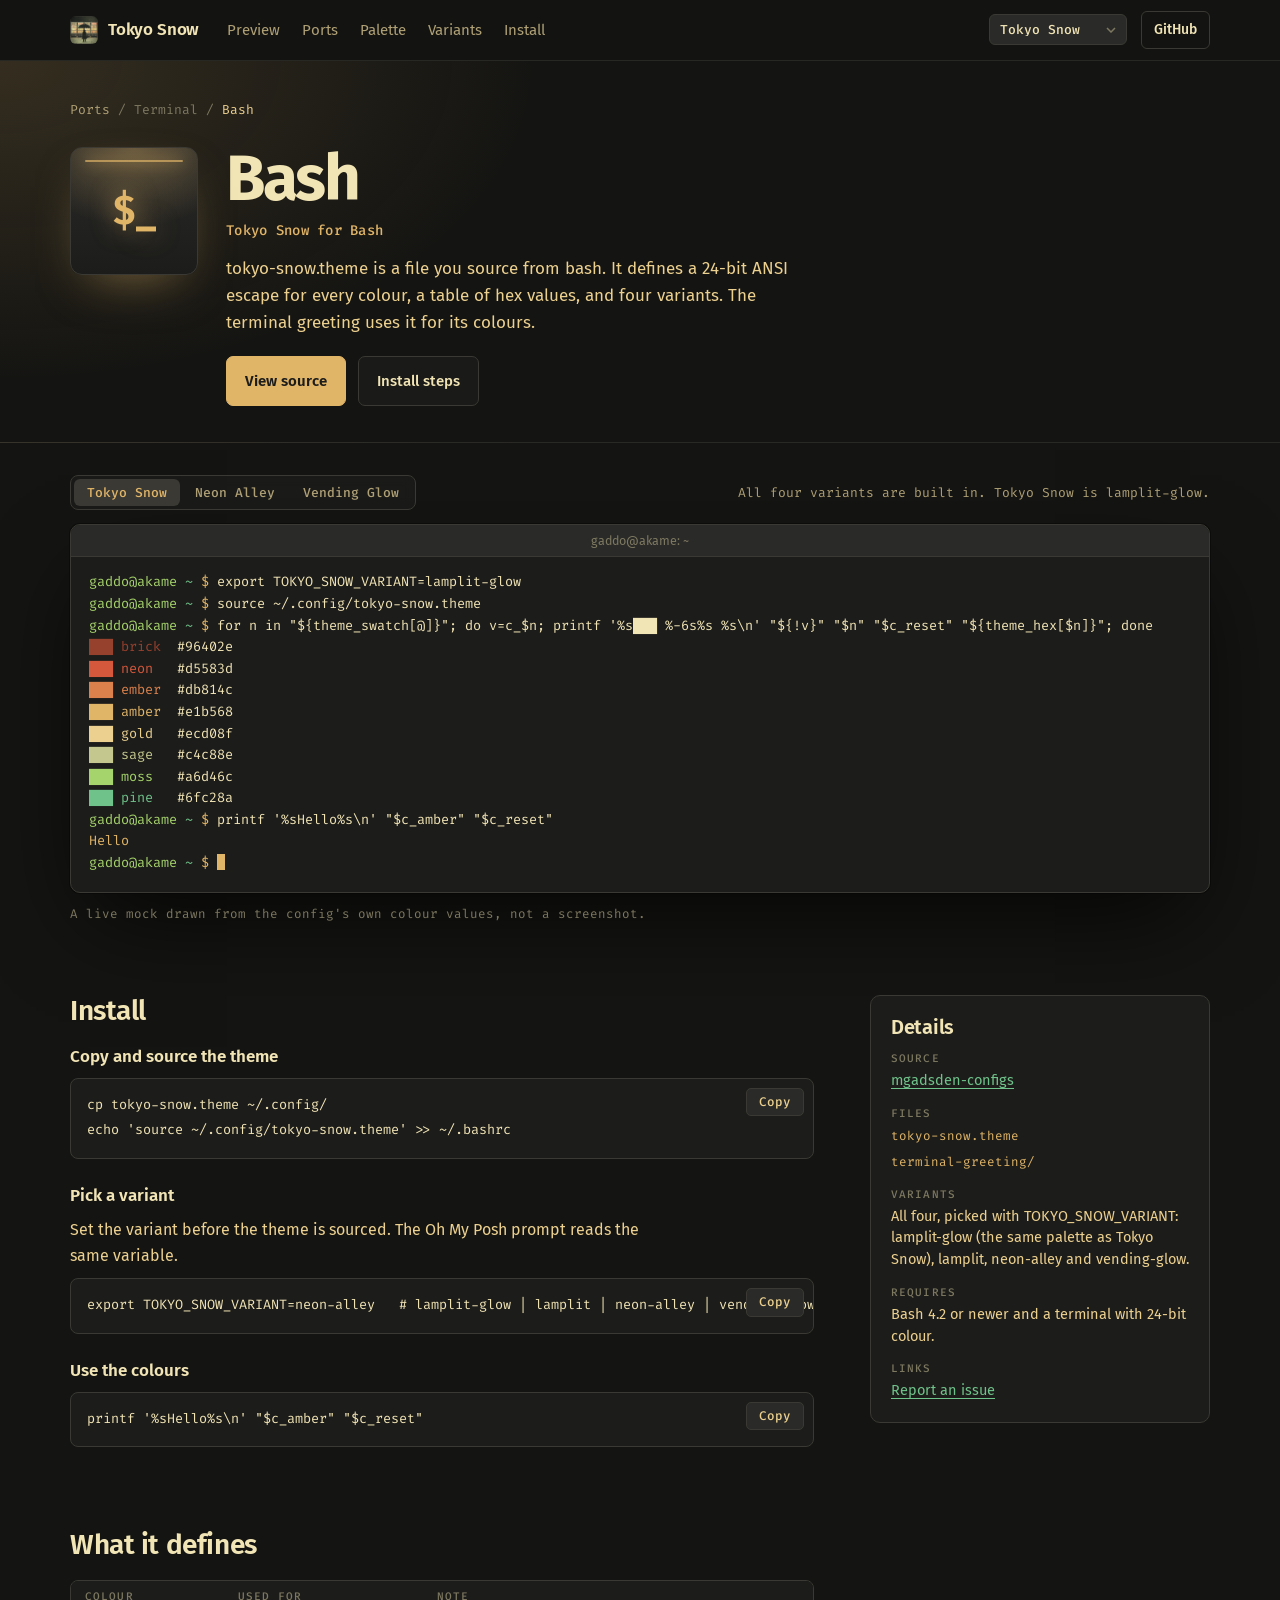
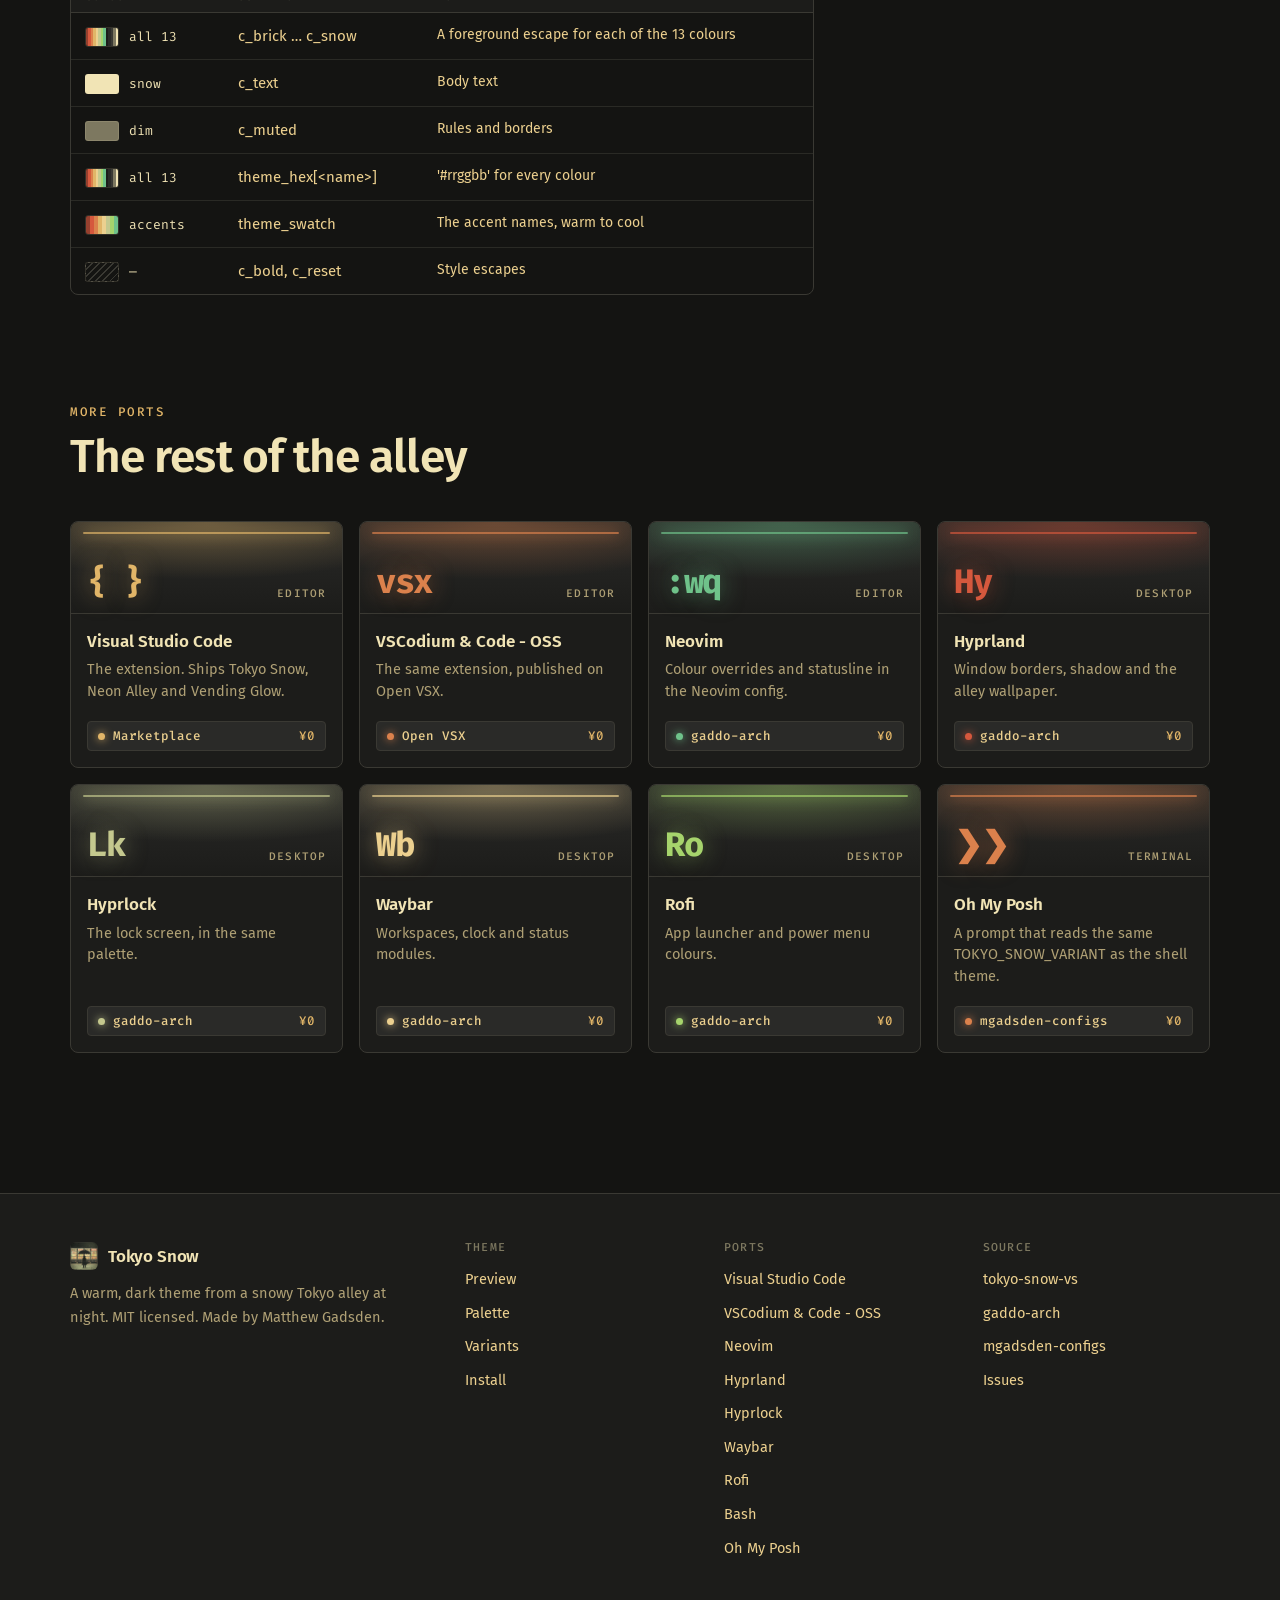
==== ports/bash.html @ 51c96ece "feat: init" ====
<!doctype html>
<html lang="en">
<head>
<meta charset="utf-8">
<meta name="viewport" content="width=device-width,initial-scale=1,viewport-fit=cover">
<title>Bash · Tokyo Snow</title>
<meta name="description" content="Tokyo Snow for Bash: tokyo-snow.theme is a file you source from bash. It defines a 24-bit ANSI escape for every colour, a table of hex values, and four variants. The terminal greeting uses it for its colours.">
<meta name="theme-color" content="#1c1c1a">
<link rel="icon" href="../assets/icon.png">
<link rel="preconnect" href="https://fonts.googleapis.com">
<link rel="preconnect" href="https://fonts.gstatic.com" crossorigin>
<link rel="stylesheet" href="https://fonts.googleapis.com/css2?family=Fira+Code:wght@400;500;700&family=Fira+Sans:ital,wght@0,400;0,500;0,600;0,700;1,400&display=swap">
<link rel="stylesheet" href="../style.css">
<link rel="stylesheet" href="../port.css">
</head>
<body data-root="../" data-port="bash">
<div data-site-nav></div>
<main data-port-page><noscript><div class="wrap" style="padding-block:80px"><h1>Bash</h1><p>This page needs JavaScript. The config lives at <a href="https://github.com/MatthewGadsden/mgadsden-configs">mgadsden-configs</a>.</p></div></noscript></main>
<div data-site-footer></div>
<script src="../data.js"></script>
<script src="../site.js"></script>
<script src="../editor.js"></script>
<script src="../port.js"></script>
</body>
</html>
---- style.css ----
/* Layout: the alley photo as a hero with falling snow, a VS Code window overlapping its lower edge,
   then ports, palette, variants and install as stacked sections. One dark look on purpose:
   the page previews a dark theme, and every colour on it is one of the theme's 13.
   main.js rewrites the palette tokens below when a different variant is picked. */
:root {
  color-scheme: dark;

  --brick: #96402e;
  --neon: #d5583d;
  --ember: #db814c;
  --amber: #e1b568;
  --gold: #ecd08f;
  --sage: #c4c88e;
  --moss: #a6d46c;
  --pine: #6fc28a;
  --night: #1c1c1a;
  --shadow: #2a2a28;
  --slate: #3a3933;
  --dim: #7d7860;
  --snow: #f1e4b5;

  --page: color-mix(in srgb, var(--night) 70%, #000);
  --muted: color-mix(in srgb, var(--dim) 55%, var(--gold));
  --line: color-mix(in srgb, var(--slate) 80%, var(--night));

  --sans: "Fira Sans", system-ui, -apple-system, "Segoe UI", sans-serif;
  --mono: "Fira Code", "JetBrains Mono", ui-monospace, Menlo, Consolas, monospace;
  --sign: "Zen Kaku Gothic New", "Hiragino Sans", "Noto Sans JP", "Yu Gothic", sans-serif;

  --wrap: 1180px;
  --gutter: 20px;
}

*, *::before, *::after { box-sizing: border-box; }
html { scroll-behavior: smooth; scroll-padding-top: 76px; }
body {
  margin: 0;
  overflow-x: clip;
  background: var(--page);
  color: var(--gold);
  font: 16px/1.6 var(--sans);
  -webkit-font-smoothing: antialiased;
}
img { max-width: 100%; }
a { color: var(--pine); text-underline-offset: 3px; }
a:hover { color: var(--sage); }
:focus-visible { outline: 2px solid var(--amber); outline-offset: 2px; border-radius: 3px; }
code, kbd { font-family: var(--mono); font-size: .88em; }
code { color: var(--amber); }
kbd {
  padding: 1px 6px; border-radius: 4px; border: 1px solid var(--slate);
  border-bottom-width: 2px; background: var(--shadow); color: var(--snow);
}
button { font: inherit; color: inherit; }
[hidden] { display: none !important; }
.sr-only {
  position: absolute; width: 1px; height: 1px; padding: 0; margin: -1px;
  overflow: hidden; clip: rect(0 0 0 0); white-space: nowrap; border: 0;
}

.wrap {
  max-width: var(--wrap);
  margin-inline: auto;
  padding-left: max(var(--gutter), env(safe-area-inset-left, 0px));
  padding-right: max(var(--gutter), env(safe-area-inset-right, 0px));
}

.eyebrow {
  margin: 0;
  font: 500 12.5px/1.2 var(--mono);
  letter-spacing: .12em;
  text-transform: uppercase;
  color: var(--amber);
}

/* ---------- nav ---------- */
.nav {
  position: sticky; top: 0; z-index: 30;
  padding-top: env(safe-area-inset-top, 0px);
  background: color-mix(in srgb, var(--page) 84%, transparent);
  backdrop-filter: blur(12px);
  -webkit-backdrop-filter: blur(12px);
  border-bottom: 1px solid color-mix(in srgb, var(--slate) 55%, transparent);
}
.nav-row { display: flex; align-items: center; gap: 28px; height: 60px; }
.brand {
  display: inline-flex; align-items: center; gap: 10px;
  color: var(--snow); text-decoration: none; font-weight: 600; font-size: 17px; letter-spacing: -.01em;
}
.brand img { border-radius: 6px; }
.brand:hover { color: var(--snow); }
.nav-links { display: flex; gap: 22px; }
.nav-links a { color: var(--muted); text-decoration: none; font-size: 15px; }
.nav-links a:hover { color: var(--snow); }
.nav-end { margin-left: auto; display: flex; align-items: center; gap: 14px; }
.variant-pick select {
  appearance: none;
  font: 500 13px/1 var(--mono);
  color: var(--snow);
  background: var(--shadow) url("data:image/svg+xml,%3Csvg xmlns='http://www.w3.org/2000/svg' viewBox='0 0 10 6'%3E%3Cpath d='M1 1l4 4 4-4' fill='none' stroke='%237d7860' stroke-width='1.5'/%3E%3C/svg%3E") right 10px center / 10px no-repeat;
  border: 1px solid var(--slate);
  border-radius: 6px;
  padding: 8px 30px 8px 10px;
  cursor: pointer;
}
.nav-gh {
  color: var(--snow); text-decoration: none; font-size: 14px; font-weight: 500;
  padding: 7px 12px; border: 1px solid var(--slate); border-radius: 6px;
}
.nav-gh:hover { border-color: var(--dim); color: var(--snow); }
@media (max-width: 880px) { .nav-links { display: none; } }
@media (max-width: 460px) { .nav-gh { display: none; } }

/* ---------- hero ---------- */
.hero {
  position: relative;
  overflow: hidden;
  background: var(--night) url("assets/banner.jpg") 70% 40% / cover no-repeat;
  isolation: isolate;
}
.hero::before {
  content: "";
  position: absolute; inset: 0; z-index: -1;
  background:
    linear-gradient(90deg, var(--page) 0%, color-mix(in srgb, var(--page) 82%, transparent) 38%, color-mix(in srgb, var(--page) 20%, transparent) 72%, transparent 100%),
    linear-gradient(180deg, transparent 45%, var(--page) 100%);
}
.snowfall { position: absolute; inset: 0; width: 100%; height: 100%; z-index: -1; pointer-events: none; }
.hero-row {
  display: grid;
  grid-template-columns: minmax(0, 1fr) auto;
  align-items: center;
  gap: 40px;
  padding-block: 104px 210px;
}
.hero-copy { display: grid; gap: 22px; max-width: 640px; min-width: 0; }
.hero h1 {
  margin: 0;
  font: 700 clamp(58px, 10vw, 118px)/.9 var(--sans);
  letter-spacing: -.035em;
  color: var(--snow);
  text-wrap: balance;
  text-shadow: 0 0 60px color-mix(in srgb, var(--amber) 35%, transparent);
}
.lede { margin: 0; font-size: 18px; line-height: 1.65; color: var(--gold); max-width: 56ch; }
.lede b { color: var(--snow); font-weight: 600; }
.cta { display: flex; flex-wrap: wrap; gap: 12px; margin-top: 6px; }
.btn {
  display: inline-flex; align-items: center; gap: 8px;
  padding: 12px 18px; border-radius: 7px;
  font-weight: 500; font-size: 15px; text-decoration: none;
  color: var(--snow);
  background: color-mix(in srgb, var(--night) 75%, transparent);
  border: 1px solid var(--slate);
  transition: border-color .15s, background-color .15s, transform .15s;
}
.btn:hover { color: var(--snow); border-color: var(--dim); }
.btn-primary { background: var(--amber); border-color: var(--amber); color: var(--night); font-weight: 600; }
.btn-primary:hover { background: var(--gold); border-color: var(--gold); color: var(--night); }
.btn-quiet { background: transparent; border-color: transparent; color: var(--gold); }
.btn-quiet:hover { color: var(--snow); border-color: transparent; text-decoration: underline; }

/* the KIRIN-red sign from the photo */
.sign {
  writing-mode: vertical-rl;
  font: 700 clamp(40px, 5.4vw, 68px)/1 var(--sign);
  letter-spacing: .08em;
  color: color-mix(in srgb, var(--neon) 55%, var(--snow));
  padding: 22px 14px;
  border: 2px solid color-mix(in srgb, var(--neon) 70%, transparent);
  border-radius: 8px;
  background: color-mix(in srgb, var(--brick) 22%, transparent);
  box-shadow: 0 0 30px color-mix(in srgb, var(--neon) 35%, transparent), inset 0 0 24px color-mix(in srgb, var(--neon) 25%, transparent);
  text-shadow: 0 0 6px var(--neon), 0 0 22px var(--neon), 0 0 48px color-mix(in srgb, var(--neon) 60%, transparent);
  animation: hum 7s infinite;
}
@keyframes hum {
  0%, 91%, 93%, 100% { opacity: 1; }
  92% { opacity: .55; }
  92.5% { opacity: .9; }
}
@media (max-width: 760px) {
  .hero-row { grid-template-columns: minmax(0, 1fr); padding-block: 72px 170px; }
  .sign { display: none; }
  .lede { font-size: 16.5px; }
}

/* ---------- editor preview ---------- */
.preview { position: relative; z-index: 2; margin-top: -150px; }
.preview-bar {
  display: flex; flex-wrap: wrap; align-items: center; justify-content: space-between;
  gap: 12px 20px; margin-bottom: 14px;
}
.hint { margin: 0; font: 13px var(--mono); color: var(--muted); }

.seg {
  display: inline-flex; padding: 3px; gap: 2px;
  background: color-mix(in srgb, var(--night) 85%, transparent);
  border: 1px solid var(--slate); border-radius: 8px;
  backdrop-filter: blur(6px);
}
.seg button {
  border: 0; background: transparent; cursor: pointer;
  padding: 7px 13px; border-radius: 6px;
  font: 500 13px/1 var(--mono); color: var(--muted);
  white-space: nowrap;
}
.seg button:hover { color: var(--snow); }
.seg button[aria-pressed="true"] { background: var(--slate); color: var(--amber); }
.seg-small button { padding: 6px 11px; }

.vsc {
  border-radius: 10px;
  overflow: hidden;
  border: 1px solid var(--slate);
  background: var(--shadow);
  box-shadow: 0 40px 90px -20px rgba(0, 0, 0, .75), 0 0 0 1px rgba(0, 0, 0, .35), 0 0 120px -40px color-mix(in srgb, var(--amber) 45%, transparent);
  font: 13.5px/1.6 var(--mono);
  color: var(--gold);
}
.vsc-title {
  display: grid; grid-template-columns: 1fr auto 1fr; align-items: center;
  height: 34px; padding-inline: 12px;
  background: var(--night); color: var(--gold);
  border-bottom: 1px solid var(--slate);
  font: 12.5px var(--sans);
}
.vsc-menu { color: var(--gold); opacity: .85; white-space: nowrap; overflow: hidden; }
.vsc-wintitle { color: var(--gold); white-space: nowrap; }
.vsc-dots { justify-self: end; display: flex; gap: 14px; }
.vsc-dots i { width: 10px; height: 10px; border: 1.5px solid var(--dim); border-radius: 2px; }
.vsc-dots i:first-child { border-width: 0 0 1.5px; border-radius: 0; height: 6px; }

.vsc-body { display: grid; grid-template-columns: 48px 220px minmax(0, 1fr); grid-template-rows: minmax(0, 1fr); height: 470px; overflow: hidden; }
.vsc-act {
  background: var(--night); border-right: 1px solid var(--slate);
  display: flex; flex-direction: column; align-items: center; gap: 4px; padding-top: 6px;
}
.vsc-act span { position: relative; width: 48px; height: 46px; display: grid; place-items: center; color: var(--dim); }
.vsc-act span.on { color: var(--gold); box-shadow: inset 2px 0 0 var(--amber); }
.vsc-act svg { width: 23px; height: 23px; fill: none; stroke: currentColor; stroke-width: 1.5; stroke-linecap: round; stroke-linejoin: round; }
.vsc-act b {
  position: absolute; right: 7px; bottom: 7px; min-width: 16px; height: 16px; padding: 0 4px;
  border-radius: 8px; background: var(--amber); color: var(--night);
  font: 700 10px/16px var(--sans); text-align: center;
}

.vsc-side { background: var(--night); border-right: 1px solid var(--slate); font: 13px/1 var(--sans); min-width: 0; }
.vsc-side-title { padding: 12px 20px 10px; font-size: 11px; letter-spacing: .06em; text-transform: uppercase; color: var(--snow); }
.vsc-section {
  padding: 5px 8px; font-size: 11px; font-weight: 700; letter-spacing: .03em; text-transform: uppercase;
  color: var(--amber); border-top: 1px solid var(--slate);
}
.vsc-tree { list-style: none; margin: 0; padding: 2px 0; }
.vsc-tree li { height: 24px; display: flex; align-items: center; padding-left: 20px; color: var(--gold); white-space: nowrap; }
.vsc-tree li.dir { color: var(--gold); }
.vsc-tree li.git-i { color: var(--dim); }
.vsc-tree li:has(button) { padding-left: 0; }
.vsc-tree button {
  display: flex; align-items: center; gap: 0; width: 100%; height: 24px; padding: 0 12px 0 20px;
  border: 0; background: transparent; cursor: pointer; text-align: left; color: var(--gold); font: inherit;
  outline-offset: -2px;
}
.vsc-tree button:hover { background: var(--shadow); }
.vsc-tree button[aria-current="true"] { background: var(--slate); color: var(--snow); }
.vsc-tree button em { margin-left: auto; font-style: normal; font-size: 12px; }
.vsc-tree button.git-m, .vsc-tree button.git-m em { color: var(--amber); }
.vsc-tree button.git-a, .vsc-tree button.git-a em { color: var(--moss); }
.fi {
  display: inline-block; width: 16px; margin-right: 6px; font: 700 9px/1 var(--mono); font-style: normal;
  text-align: center; color: var(--dim); letter-spacing: -.04em;
}
.fi-js { color: var(--gold); }
.fi-rs { color: var(--ember); }
.fi-css { color: var(--pine); font-size: 12px; }
.fi-md { color: var(--sage); }

.vsc-editor { display: grid; grid-template-rows: auto auto minmax(0, 1fr); min-width: 0; min-height: 0; background: var(--shadow); }
.vsc-tabs { display: flex; background: var(--night); overflow-x: auto; scrollbar-width: none; }
.vsc-tabs::-webkit-scrollbar { display: none; }
.vsc-tabs button {
  display: flex; align-items: center; flex: none;
  height: 36px; padding: 0 16px 0 12px;
  border: 0; border-right: 1px solid var(--night);
  background: var(--night); color: var(--dim);
  font: 13px var(--sans); cursor: pointer;
  outline-offset: -2px;
}
.vsc-tabs button:hover { color: var(--gold); }
.vsc-tabs button[aria-selected="true"] { background: var(--shadow); color: var(--snow); box-shadow: inset 0 1px 0 var(--amber); }
.vsc-crumbs { padding: 2px 16px 4px; font: 12.5px var(--sans); color: var(--dim); background: var(--shadow); }
.vsc-crumbs span { color: var(--dim); }

.vsc-code { display: flex; overflow: auto; min-height: 0; padding-bottom: 12px; outline-offset: -2px; }
.vsc-code::-webkit-scrollbar { width: 12px; height: 12px; }
.vsc-code::-webkit-scrollbar-thumb { background: color-mix(in srgb, var(--dim) 25%, transparent); }
.vsc-code::-webkit-scrollbar-corner { background: transparent; }
.gutter { flex: none; padding: 0 18px 0 14px; text-align: right; color: var(--dim); user-select: none; position: sticky; left: 0; background: var(--shadow); z-index: 1; }
.gutter span { display: block; }
.gutter span.cur { color: var(--amber); }
.vsc-code pre { margin: 0; flex: 1; min-width: max-content; font: inherit; tab-size: 4; }
.vsc-code .ln { display: block; padding-right: 24px; min-height: 1.6em; }
.vsc-code .ln.cur { background: color-mix(in srgb, var(--slate) 50%, transparent); }
.vsc-code .ln.cur .caret {
  display: inline-block; width: 2px; height: 1.25em; vertical-align: -.25em; margin-left: 1px;
  background: var(--amber); animation: blink 1.1s steps(1) infinite;
}
@keyframes blink { 50% { opacity: 0; } }
.guide { box-shadow: inset 1px 0 0 var(--slate); }

/* syntax: mirrors the token rules in tokyo-snow-color-theme.json */
.t-c  { color: var(--dim); font-style: italic; }
.t-k  { color: var(--neon); }
.t-ki { color: var(--neon); font-style: italic; }
.t-th { color: var(--neon); font-style: italic; }
.t-s  { color: var(--moss); }
.t-te { color: var(--ember); }
.t-re { color: var(--sage); }
.t-n  { color: var(--ember); }
.t-t  { color: var(--amber); }
.t-f  { color: var(--pine); }
.t-p  { color: var(--sage); }
.t-ps { color: var(--sage); font-style: italic; }
.t-v  { color: var(--gold); }
.t-pa { color: var(--gold); font-style: italic; }
.t-o  { color: var(--gold); }
.t-pu { color: color-mix(in srgb, var(--gold) 70%, transparent); }
.t-m  { color: var(--ember); }
.t-lt { color: var(--ember); font-style: italic; }
.t-mh  { color: var(--amber); font-weight: 700; }
.t-mhp { color: var(--neon); font-weight: 700; }
.t-mb  { color: var(--snow); font-weight: 700; }
.t-mi  { color: var(--snow); font-style: italic; }
.t-ml  { color: var(--neon); }
.t-mq  { color: var(--dim); font-style: italic; }
.t-mc  { color: var(--moss); }
.t-mlt { color: var(--sage); }
.t-mu  { color: var(--pine); text-decoration: underline; text-underline-offset: 2px; }
.b1 { color: var(--gold); }
.b2 { color: var(--pine); }
.b3 { color: var(--ember); }
.b4 { color: var(--sage); }
.b5 { color: var(--amber); }
.b0 { color: var(--moss); }
.cdeco {
  display: inline-block; width: .8em; height: .8em; margin: 0 4px 0 1px; vertical-align: -.05em;
  border: 1px solid var(--snow);
}

.vsc-panel { border-top: 1px solid var(--slate); background: var(--night); }
.vsc-panel-tabs { display: flex; gap: 20px; padding: 6px 20px 0; font: 11px var(--sans); text-transform: uppercase; letter-spacing: .04em; }
.vsc-panel-tabs span { color: var(--dim); padding-bottom: 5px; }
.vsc-panel-tabs span.on { color: var(--snow); box-shadow: inset 0 -1px 0 var(--amber); }
.term { margin: 0; padding: 10px 20px 12px; font: 13px/1.6 var(--mono); color: var(--gold); white-space: pre-wrap; overflow-wrap: anywhere; }
.a-red { color: var(--neon); }
.a-green { color: var(--moss); }
.a-yellow { color: var(--amber); }
.a-blue { color: var(--pine); }
.term-cur { display: inline-block; width: .6em; height: 1.15em; vertical-align: -.2em; background: var(--amber); }

.vsc-status {
  display: flex; align-items: center; gap: 16px; height: 24px; padding-right: 12px;
  background: var(--night); color: var(--gold); border-top: 1px solid var(--slate);
  font: 12px var(--sans); white-space: nowrap; overflow: hidden;
}
.vsc-status .st-remote { align-self: stretch; display: grid; place-items: center; padding: 0 10px; background: var(--amber); color: var(--night); font-weight: 700; }
.vsc-status .st-push { margin-left: auto; }
.vsc-status .st-theme { color: var(--amber); }

@media (max-width: 900px) {
  .vsc-body { grid-template-columns: 48px minmax(0, 1fr); }
  .vsc-side { display: none; }
}
@media (max-width: 620px) {
  .vsc-body { grid-template-columns: minmax(0, 1fr); height: 430px; }
  .vsc-act, .vsc-menu, .st-hide { display: none; }
  .vsc-title { grid-template-columns: 1fr auto; }
  .vsc-wintitle { overflow: hidden; text-overflow: ellipsis; }
  .vsc { font-size: 12.5px; }
  .gutter { padding: 0 12px 0 8px; }
  .hint { display: none; }
}

/* ---------- sections ---------- */
.section { padding-block: 120px 0; }
.section-head { display: grid; gap: 12px; max-width: 720px; margin-bottom: 40px; }
.section h2 {
  margin: 0;
  font: 600 clamp(30px, 4.4vw, 46px)/1.08 var(--sans);
  letter-spacing: -.02em;
  color: var(--snow);
  text-wrap: balance;
}
.section-lede { margin: 0; color: var(--muted); font-size: 17px; max-width: 62ch; }
@media (max-width: 620px) { .section { padding-block: 88px 0; } }

/* ---------- ports ---------- */
.desk {
  position: relative; overflow: hidden;
  display: grid; gap: 26px; padding: 8px 8px 34px;
  border-radius: 10px; border: 1px solid var(--slate);
  background: linear-gradient(rgba(0, 0, 0, .38), rgba(0, 0, 0, .38)), var(--night) url("assets/banner.jpg") 60% 45% / cover no-repeat;
  font-family: var(--mono);
  margin-bottom: 40px;
}
.bar {
  display: flex; align-items: center; justify-content: space-between; gap: 6px;
  background: var(--night); border: 1px solid var(--slate); padding: 4px;
  font: 700 11.5px/1 var(--mono);
}
.bar .grp { display: flex; gap: 4px; align-items: center; min-width: 0; }
.mod { padding: 5px 8px; border-radius: 2px; white-space: nowrap; }
.clock { background: var(--shadow); border: 2px solid var(--slate); color: var(--snow); }
.ws { background: var(--shadow); color: var(--gold); border: 1px solid var(--dim); padding: 4px 8px; border-radius: 3px; }
.ws.empty { color: var(--ember); }
.ws.visible { background: var(--sage); color: var(--shadow); }
.ws.active { background: var(--amber); color: var(--shadow); padding-inline: 13px; }
.ws.urgent { background: var(--neon); color: var(--shadow); }
.m-gold { background: var(--gold); color: var(--night); }
.m-moss { background: var(--moss); color: var(--shadow); }
@media (max-width: 560px) { .hide-sm { display: none; } }

.rofi {
  justify-self: center; width: min(100%, 540px); display: flex;
  background: var(--night); border: 1px solid var(--slate); border-radius: 4px; overflow: hidden;
  box-shadow: 0 0 0 1px rgba(0, 0, 0, .4), 0 18px 50px rgba(0, 0, 0, .6);
}
.rofi-img { flex: 0 0 32%; border-right: 1px solid var(--slate); background: url("assets/banner.jpg") 82% 50% / auto 150% no-repeat; }
.rofi-lb { flex: 1; min-width: 0; padding: 10px; display: grid; gap: 8px; font-size: 12.5px; }
.rofi-inp { display: flex; gap: 8px; align-items: center; background: var(--shadow); border-bottom: 1px solid var(--dim); border-radius: 2px; padding: 7px 10px; }
.rofi-inp .pr { color: var(--ember); font-weight: 700; }
.rofi-inp .ph { color: var(--snow); }
.rofi-inp .ph::after { content: ""; display: inline-block; width: 7px; height: 13px; background: var(--snow); vertical-align: -2px; margin-left: 1px; }
.rofi-list { display: grid; gap: 2px; }
.el { padding: 6px 9px; border-left: 2px solid transparent; border-radius: 2px; color: var(--snow); display: flex; gap: 9px; align-items: center; white-space: nowrap; overflow: hidden; text-overflow: ellipsis; }
.el i { width: 14px; height: 14px; border-radius: 3px; flex: 0 0 14px; background: var(--slate); }
.el.sel { background: var(--slate); color: var(--amber); border-left-color: var(--amber); }
.el.act { color: var(--sage); }
.el.urg { color: var(--neon); }
.rofi-modes { display: flex; gap: 5px; }
.rofi-modes span { flex: 1; text-align: center; padding: 6px 0; border-radius: 2px; background: var(--shadow); color: var(--dim); }
.rofi-modes span.on { background: var(--slate); color: var(--gold); }

.port-tools { display: flex; flex-wrap: wrap; gap: 12px; align-items: center; justify-content: space-between; margin-bottom: 18px; }
.search {
  display: flex; align-items: center; gap: 10px; flex: 1 1 260px; max-width: 420px;
  padding: 0 12px; height: 42px; border-radius: 8px;
  background: var(--night); border: 1px solid var(--slate);
}
.search:focus-within { border-color: var(--amber); }
.search svg { width: 17px; height: 17px; flex: none; fill: none; stroke: var(--dim); stroke-width: 2; stroke-linecap: round; }
.search input {
  flex: 1; min-width: 0; border: 0; outline: 0; background: transparent;
  font: 14.5px var(--sans); color: var(--snow);
}
.search input::placeholder { color: var(--dim); }

/* each port is a vending-machine slot: a lit window over a button strip */
.ports { list-style: none; margin: 0; padding: 0; display: grid; grid-template-columns: repeat(3, minmax(0, 1fr)); gap: 16px; }
@media (max-width: 960px) { .ports { grid-template-columns: repeat(2, minmax(0, 1fr)); } }
@media (max-width: 600px) { .ports { grid-template-columns: minmax(0, 1fr); } }
.port a {
  display: grid; grid-template-rows: auto 1fr auto; height: 100%;
  text-decoration: none; color: var(--gold);
  background: var(--night); border: 1px solid var(--slate); border-radius: 8px; overflow: hidden;
  transition: border-color .15s, transform .15s;
}
.port a:hover { border-color: color-mix(in srgb, var(--hue) 70%, var(--slate)); transform: translateY(-2px); }
.port-window {
  position: relative; height: 92px; display: flex; align-items: flex-end; justify-content: space-between;
  padding: 14px 16px;
  background:
    radial-gradient(120% 90% at 50% 0%, color-mix(in srgb, var(--hue) 34%, transparent), transparent 70%),
    linear-gradient(var(--shadow), var(--night));
  border-bottom: 1px solid var(--slate);
}
.port-window::after {
  content: ""; position: absolute; left: 12px; right: 12px; top: 10px; height: 2px; border-radius: 2px;
  background: color-mix(in srgb, var(--hue) 70%, transparent);
  box-shadow: 0 0 14px var(--hue);
}
.port-mark { font: 700 34px/1 var(--mono); color: var(--hue); letter-spacing: -.04em; text-shadow: 0 0 22px color-mix(in srgb, var(--hue) 55%, transparent); }
.port-kind { font: 500 11px/1 var(--mono); letter-spacing: .1em; text-transform: uppercase; color: var(--muted); }
.port-body { padding: 14px 16px 6px; display: grid; gap: 4px; align-content: start; }
.port-body strong { font-size: 17px; font-weight: 600; color: var(--snow); }
.port-body span { font-size: 14.5px; color: var(--muted); line-height: 1.5; }
.port-btn {
  display: flex; align-items: center; justify-content: space-between; gap: 10px;
  margin: 12px 16px 16px; padding: 8px 10px; border-radius: 4px;
  background: var(--shadow); border: 1px solid var(--slate);
  font: 500 12.5px/1 var(--mono); color: var(--gold);
}
.port-btn .lamp { display: inline-flex; align-items: center; gap: 8px; }
.port-btn .lamp::before { content: ""; width: 7px; height: 7px; border-radius: 50%; background: var(--hue); box-shadow: 0 0 8px var(--hue); }
.port-btn .price { color: var(--amber); }
.port a:hover .port-btn { border-color: color-mix(in srgb, var(--hue) 60%, var(--slate)); }
.empty { margin: 24px 0 0; color: var(--muted); font-family: var(--mono); font-size: 14px; }

/* ---------- palette ---------- */
.group-label { margin: 0 0 14px; font: 500 12px/1 var(--mono); letter-spacing: .1em; text-transform: uppercase; color: var(--muted); }
.swatches { list-style: none; margin: 0 0 40px; padding: 0; display: grid; grid-template-columns: repeat(4, minmax(0, 1fr)); gap: 14px; }
.swatches-bg { grid-template-columns: repeat(5, minmax(0, 1fr)); margin-bottom: 0; }
@media (max-width: 960px) { .swatches, .swatches-bg { grid-template-columns: repeat(2, minmax(0, 1fr)); } }
@media (max-width: 440px) { .swatches, .swatches-bg { grid-template-columns: minmax(0, 1fr); } }
.sw { display: grid; grid-template-rows: auto 1fr; background: var(--night); border: 1px solid var(--slate); border-radius: 8px; overflow: hidden; min-width: 0; }
.sw-chip {
  height: 104px; position: relative; background: var(--c);
  display: flex; align-items: flex-end; justify-content: space-between; padding: 10px 12px;
  border-bottom: 1px solid var(--slate);
}
.sw-name { font: 600 19px/1 var(--sans); color: var(--on); letter-spacing: -.01em; }
.sw-hex {
  border: 0; cursor: pointer; padding: 5px 7px; border-radius: 4px;
  font: 500 12.5px/1 var(--mono); color: var(--on);
  background: color-mix(in srgb, var(--on) 14%, transparent);
  font-variant-numeric: tabular-nums;
}
.sw-hex:hover { background: color-mix(in srgb, var(--on) 26%, transparent); }
.sw-info { margin: 0; padding: 12px 12px 14px; display: grid; grid-template-columns: auto minmax(0, 1fr); gap: 6px 12px; font-size: 14px; line-height: 1.45; }
.sw-info dt { font: 500 11px/1.75 var(--mono); letter-spacing: .06em; text-transform: uppercase; color: var(--dim); }
.sw-info dd { margin: 0; color: var(--gold); }

/* ---------- variants ---------- */
.variants { display: grid; grid-template-columns: repeat(3, minmax(0, 1fr)); gap: 16px; }
@media (max-width: 960px) { .variants { grid-template-columns: minmax(0, 1fr); } }
.var {
  display: grid; grid-template-rows: auto auto 1fr auto; gap: 14px;
  padding: 18px; border-radius: 10px;
  background: var(--v-night); border: 1px solid var(--v-slate); color: var(--v-gold);
  min-width: 0;
}
.var[aria-current="true"] { border-color: var(--v-amber); box-shadow: 0 0 0 1px var(--v-amber), 0 0 50px -18px var(--v-amber); }
.var-head { display: flex; align-items: baseline; justify-content: space-between; gap: 10px; }
.var h3 { margin: 0; font: 600 20px/1.2 var(--sans); color: var(--v-snow); }
.var-tag { font: 500 11px/1 var(--mono); letter-spacing: .08em; text-transform: uppercase; color: var(--v-dim); white-space: nowrap; }
.var p { margin: 0; font-size: 15px; color: var(--v-gold); }
.strip { display: grid; grid-template-columns: repeat(13, minmax(0, 1fr)); height: 30px; border-radius: 4px; overflow: hidden; border: 1px solid var(--v-slate); }
.var-code {
  margin: 0; padding: 12px 14px; border-radius: 6px; background: var(--v-shadow);
  font: 13px/1.65 var(--mono); color: var(--v-gold); overflow-x: auto;
}
.var-code .k { color: var(--v-neon); }
.var-code .t { color: var(--v-amber); }
.var-code .f { color: var(--v-pine); }
.var-code .s { color: var(--v-moss); }
.var-code .n { color: var(--v-ember); }
.var-code .p { color: var(--v-sage); }
.var-code .c { color: var(--v-dim); font-style: italic; }
.var-btn {
  justify-self: start; cursor: pointer;
  padding: 9px 14px; border-radius: 6px;
  font: 500 13px/1 var(--mono);
  border: 1px solid var(--v-slate); background: var(--v-shadow); color: var(--v-snow);
}
.var-btn:hover { border-color: var(--v-amber); }
.var[aria-current="true"] .var-btn { background: var(--v-amber); border-color: var(--v-amber); color: var(--v-night); cursor: default; }

/* ---------- install ---------- */
.install { display: grid; grid-template-columns: minmax(0, 1fr) minmax(0, 1.05fr); gap: 48px; align-items: start; }
@media (max-width: 900px) { .install { grid-template-columns: minmax(0, 1fr); gap: 32px; } }
.install-copy { display: grid; gap: 14px; }
.steps { margin: 10px 0 0; padding: 0; list-style: none; counter-reset: s; display: grid; gap: 14px; }
/* the number sits outside the text flow so bold words and key caps stay inline */
.steps li { counter-increment: s; position: relative; padding-left: 44px; min-height: 28px; font-size: 16.5px; line-height: 1.75; }
.steps li::before {
  content: counter(s); position: absolute; left: 0; top: .05em;
  display: grid; place-items: center; width: 28px; height: 28px; border-radius: 50%;
  border: 1px solid var(--slate); background: var(--night); color: var(--amber);
  font: 600 13px/1 var(--mono);
}
.steps b { color: var(--snow); font-weight: 600; }
.fine { margin: 6px 0 0; color: var(--muted); font-size: 15px; }
.cmds { display: grid; gap: 12px; }
.cmd {
  display: grid; grid-template-columns: minmax(0, 1fr) auto; grid-template-areas: "label label" "code btn";
  gap: 8px 12px; align-items: center;
  padding: 14px 14px 14px 16px; border-radius: 8px; background: var(--night); border: 1px solid var(--slate);
}
.cmd-label { grid-area: label; font: 500 11px/1 var(--mono); letter-spacing: .1em; text-transform: uppercase; color: var(--dim); }
.cmd code { grid-area: code; color: var(--snow); font-size: 13.5px; overflow-x: auto; white-space: nowrap; padding-bottom: 2px; }
.cmd code::before { content: "❯ "; color: var(--neon); }
.copy {
  grid-area: btn; cursor: pointer; padding: 7px 12px; border-radius: 5px;
  border: 1px solid var(--slate); background: var(--shadow); color: var(--gold);
  font: 500 12.5px/1 var(--mono);
}
.copy:hover { border-color: var(--amber); color: var(--snow); }
.contrib { margin-top: 12px; padding: 16px; border: 1px dashed var(--slate); border-radius: 8px; display: grid; gap: 8px; }
.contrib h3 { margin: 0; font: 600 17px/1.3 var(--sans); color: var(--snow); }
.contrib p { margin: 0; font-size: 15px; color: var(--muted); }

/* ---------- footer ---------- */
.foot { margin-top: 140px; border-top: 1px solid var(--slate); background: var(--night); }
.foot-grid {
  display: grid; grid-template-columns: minmax(0, 1.6fr) repeat(3, minmax(0, 1fr)); gap: 32px;
  padding-block: 48px max(56px, calc(24px + env(safe-area-inset-bottom, 0px)));
}
@media (max-width: 760px) { .foot-grid { grid-template-columns: repeat(2, minmax(0, 1fr)); } .foot-brand { grid-column: 1 / -1; } }
.foot-brand { display: grid; gap: 12px; align-content: start; }
.foot-brand p { margin: 0; color: var(--muted); font-size: 14.5px; max-width: 40ch; }
.foot h3 { margin: 0 0 12px; font: 500 11.5px/1 var(--mono); letter-spacing: .1em; text-transform: uppercase; color: var(--dim); }
.foot ul { list-style: none; margin: 0; padding: 0; display: grid; gap: 8px; }
.foot ul a { color: var(--gold); text-decoration: none; font-size: 14.5px; }
.foot ul a:hover { color: var(--snow); text-decoration: underline; }

/* ---------- toast ---------- */
.toast {
  position: fixed; left: 50%; bottom: calc(24px + env(safe-area-inset-bottom, 0px)); transform: translateX(-50%);
  z-index: 50; padding: 10px 16px; border-radius: 6px;
  background: var(--slate); color: var(--snow); border: 1px solid var(--dim);
  font: 500 13.5px/1 var(--mono);
  box-shadow: 0 10px 30px rgba(0, 0, 0, .5);
}

@media (prefers-reduced-motion: reduce) {
  html { scroll-behavior: auto; }
  .sign, .vsc-code .ln.cur .caret { animation: none; }
  .port a, .btn { transition: none; }
  .port a:hover { transform: none; }
}
---- port.css ----
/* Port pages: a header with the port's vending-slot tile, a live mock of the app, then install
   steps and a colour map beside a details card. Builds on style.css and its palette tokens.
   Desktop mocks size everything in --u, one pixel of a 1280px-wide screen, so they scale as a picture. */

.port-hero {
  padding-block: 40px 36px;
  background:
    radial-gradient(60% 120% at 0% 0%, color-mix(in srgb, var(--hue) 16%, transparent), transparent 70%),
    var(--page);
  border-bottom: 1px solid color-mix(in srgb, var(--slate) 55%, transparent);
}
.crumbs { display: flex; flex-wrap: wrap; gap: 8px; font: 13px/1.4 var(--mono); color: var(--dim); margin-bottom: 28px; }
.crumbs a { color: var(--muted); text-decoration: none; }
.crumbs a:hover { color: var(--snow); text-decoration: underline; }
.crumbs [aria-current] { color: var(--gold); }
.ph { display: grid; grid-template-columns: auto minmax(0, 1fr); gap: 28px; align-items: start; }
.ph-tile {
  position: relative; width: 128px; height: 128px; border-radius: 12px;
  display: grid; place-items: center;
  background:
    radial-gradient(120% 90% at 50% 0%, color-mix(in srgb, var(--hue) 34%, transparent), transparent 70%),
    linear-gradient(var(--shadow), var(--night));
  border: 1px solid var(--slate);
  box-shadow: 0 20px 50px -20px color-mix(in srgb, var(--hue) 50%, transparent);
}
.ph-tile::after {
  content: ""; position: absolute; left: 14px; right: 14px; top: 12px; height: 2px; border-radius: 2px;
  background: color-mix(in srgb, var(--hue) 70%, transparent); box-shadow: 0 0 14px var(--hue);
}
.ph-tile span { font: 700 40px/1 var(--mono); color: var(--hue); letter-spacing: -.04em; text-shadow: 0 0 24px color-mix(in srgb, var(--hue) 55%, transparent); }
.ph-text { display: grid; gap: 10px; }
.ph h1 { margin: 0; font: 700 clamp(38px, 6vw, 64px)/1 var(--sans); letter-spacing: -.03em; color: var(--snow); text-wrap: balance; }
.ph-sub { margin: 0; font: 500 14px/1.4 var(--mono); color: var(--hue); letter-spacing: .02em; }
.ph-intro { margin: 4px 0 0; color: var(--gold); font-size: 17px; max-width: 64ch; }
.ph .cta { margin-top: 10px; }
@media (max-width: 620px) {
  .ph { grid-template-columns: minmax(0, 1fr); gap: 20px; }
  .ph-tile { width: 88px; height: 88px; }
  .ph-tile span { font-size: 28px; }
}

.port-preview { padding-block: 32px 0; }
.stage { min-width: 0; }
.stage-cap { margin: 12px 0 0; font: 12.5px/1.5 var(--mono); color: var(--dim); }

/* ---------- article + details ---------- */
.port-main {
  display: grid; grid-template-columns: minmax(0, 1fr) 340px; gap: 56px; align-items: start;
  padding-block: 72px 0;
}
@media (max-width: 960px) { .port-main { grid-template-columns: minmax(0, 1fr); gap: 40px; } }
.port-article { display: grid; grid-template-columns: minmax(0, 1fr); gap: 56px; min-width: 0; }
.port-article h2, .details h2 { margin: 0 0 18px; font: 600 28px/1.15 var(--sans); color: var(--snow); letter-spacing: -.015em; }
.method { display: grid; grid-template-columns: minmax(0, 1fr); gap: 10px; margin-bottom: 26px; }
.method h3 { margin: 0; font: 600 17px/1.3 var(--sans); color: var(--snow); }
.method p { margin: 0; color: var(--gold); max-width: 66ch; }
.method .steps { margin: 0; }
.codeblock { position: relative; border-radius: 8px; background: var(--night); border: 1px solid var(--slate); }
.codeblock pre { margin: 0; padding: 14px 16px; padding-right: 84px; overflow-x: auto; }
.codeblock code { font: 13.5px/1.6 var(--mono); color: var(--snow); white-space: pre; }
.codeblock .copy { position: absolute; top: 9px; right: 9px; }

.map-wrap { overflow-x: auto; border: 1px solid var(--slate); border-radius: 8px; }
.map { width: 100%; border-collapse: collapse; font-size: 15px; }
.map th { text-align: left; padding: 10px 14px; font: 500 11px/1 var(--mono); letter-spacing: .1em; text-transform: uppercase; color: var(--dim); background: var(--night); border-bottom: 1px solid var(--slate); }
.map td { padding: 11px 14px; border-bottom: 1px solid color-mix(in srgb, var(--slate) 60%, transparent); vertical-align: middle; color: var(--gold); }
.map tr:last-child td { border-bottom: 0; }
.map-c { white-space: nowrap; }
.map-c code { color: var(--snow); font-size: 13px; }
.map-note { color: var(--muted); font-size: 14px; }
.chip { display: inline-block; width: 34px; height: 20px; border-radius: 3px; vertical-align: middle; margin-right: 10px; border: 1px solid color-mix(in srgb, var(--snow) 14%, transparent); }
.chip-photo { background: url("assets/banner.jpg") 70% 40% / cover; }
.chip-strip { display: inline-flex; overflow: hidden; }
.chip-strip i { flex: 1; }
.chip-none { background: repeating-linear-gradient(135deg, transparent 0 4px, var(--slate) 4px 5px); }

.details { position: sticky; top: calc(76px + env(safe-area-inset-top, 0px)); }
@media (max-width: 960px) { .details { position: static; } }
.det-card { padding: 20px; border-radius: 10px; background: var(--night); border: 1px solid var(--slate); }
.det-card h2 { font-size: 20px; margin-bottom: 14px; }
.det-card dl { margin: 0; display: grid; gap: 6px; }
.det-card dt { margin-top: 10px; font: 500 11px/1 var(--mono); letter-spacing: .1em; text-transform: uppercase; color: var(--dim); }
.det-card dt:first-child { margin-top: 0; }
.det-card dd { margin: 0; font-size: 14.5px; color: var(--gold); line-height: 1.5; }
.det-card ul { list-style: none; margin: 0; padding: 0; display: grid; gap: 4px; }
.det-files code { font-size: 12.5px; overflow-wrap: anywhere; }
.det-files a { text-decoration: none; }
.det-files a:hover code { text-decoration: underline; }

.more { padding-top: 110px; }
.ports-4 { grid-template-columns: repeat(4, minmax(0, 1fr)); }
@media (max-width: 1100px) { .ports-4 { grid-template-columns: repeat(2, minmax(0, 1fr)); } }
@media (max-width: 600px) { .ports-4 { grid-template-columns: minmax(0, 1fr); } }

/* ---------- shared mock pieces ---------- */
.tw {
  border-radius: 10px; overflow: hidden; border: 1px solid var(--slate); background: var(--night);
  box-shadow: 0 40px 90px -20px rgba(0, 0, 0, .75), 0 0 0 1px rgba(0, 0, 0, .35);
  font: 13.5px/1.6 var(--mono); color: var(--snow);
}
.tw-bar { height: 32px; display: grid; place-items: center; padding-inline: 12px; background: var(--shadow); border-bottom: 1px solid var(--slate); font: 12.5px var(--sans); color: var(--dim); white-space: nowrap; overflow: hidden; }
.tw-body { margin: 0; padding: 14px 18px 18px; overflow-x: auto; white-space: pre; font: inherit; }
.term-body { font-family: var(--mono); white-space: pre; color: var(--snow); }
.p-ok { color: var(--moss); }
.p-dir { color: var(--pine); }
.p-ch { color: var(--amber); }

.desk-stage {
  --u: calc(100cqw / 1280);
  position: relative; aspect-ratio: 16 / 9; max-width: 100%; overflow: hidden;
  border-radius: 10px; border: 1px solid var(--slate);
  background: var(--night) url("assets/wallpaper.jpg") center / cover no-repeat;
  box-shadow: 0 40px 90px -20px rgba(0, 0, 0, .75);
}
.stage-hyprland, .stage-hyprlock, .stage-rofi { container-type: inline-size; }

/* ---------- Neovim ---------- */
.nvim { font-size: 13px; }
.nv-tabline { display: flex; background: var(--night); border-bottom: 1px solid var(--slate); font-size: 12.5px; overflow: hidden; }
.nv-tabline span { padding: 4px 14px; color: var(--dim); white-space: nowrap; }
.nv-tabline span.on { background: var(--shadow); color: var(--snow); box-shadow: inset 0 -2px 0 var(--amber); }
.nv-main { display: grid; grid-template-columns: 210px minmax(0, 1fr); height: 430px; background: var(--shadow); }
.nv-tree { background: var(--night); border-right: 1px solid var(--dim); padding: 8px 0; font-size: 12.5px; line-height: 1.75; overflow: hidden; white-space: nowrap; }
.nv-tree-head { padding: 0 12px 6px; color: var(--amber); font-weight: 700; }
.nv-tree div:not(.nv-tree-head) { padding-left: 12px; color: var(--moss); }
.nv-tree .d { color: var(--pine); }
.nv-tree .i1 { padding-left: 26px; }
.nv-tree .i2 { padding-left: 40px; }
.nv-tree .mod { color: var(--amber); }
.nv-code { display: flex; overflow: auto; padding-top: 4px; }
.nv-code .gutter { flex: none; padding: 0 14px 0 10px; text-align: right; color: var(--dim); user-select: none; background: var(--shadow); }
.nv-code .gutter span { display: block; }
.nv-code .gutter .cur { color: var(--amber); }
.nv-code pre { margin: 0; flex: 1; min-width: max-content; font: inherit; }
.nv-code .ln { display: block; padding-right: 18px; }
.nv-code .ln.cur { background: var(--slate); }
.nv-status { display: flex; align-items: center; height: 24px; background: var(--night); font-size: 12.5px; white-space: nowrap; overflow: hidden; }
.nv-status > span { padding: 0 8px; }
.fl-bar { color: var(--pine); padding: 0 !important; }
.fl-mode { color: var(--moss); font-weight: 700; }
.fl-slant-l, .fl-slant-r { width: 12px; height: 24px; padding: 0 !important; background: var(--slate); }
.fl-slant-l { clip-path: polygon(100% 0, 100% 100%, 0 100%); }
.fl-slant-r { clip-path: polygon(0 0, 100% 0, 0 100%); }
.fl-file { background: var(--slate); color: var(--snow); font-weight: 700; align-self: stretch; display: grid; place-items: center; }
.fl-plain { color: var(--snow); }
.fl-bold { font-weight: 700; }
.fl-gap { flex: 1; }
.fl-git { background: var(--shadow); color: var(--snow); font-weight: 700; align-self: stretch; display: grid; place-items: center; }
.fl-add { background: var(--shadow); color: var(--moss); align-self: stretch; display: grid; place-items: center; }
.fl-chg { background: var(--shadow); color: var(--ember); align-self: stretch; display: grid; place-items: center; }
.fl-scroll { color: var(--pine); }
.nv-cmd { padding: 2px 10px 4px; background: var(--shadow); color: var(--gold); font-size: 12.5px; }
@media (max-width: 700px) {
  .nv-main { grid-template-columns: minmax(0, 1fr); height: 380px; }
  .nv-tree { display: none; }
  .fl-plain:not(.fl-bold), .fl-add, .fl-chg { display: none; }
}

/* ---------- Waybar ---------- */
.wb-stage {
  border-radius: 10px; border: 1px solid var(--slate); overflow: hidden;
  background: linear-gradient(transparent 55%, color-mix(in srgb, var(--page) 70%, transparent)), var(--night) url("assets/wallpaper.jpg") center 30% / cover no-repeat;
  padding: 4px 3px 140px;
  box-shadow: 0 40px 90px -20px rgba(0, 0, 0, .75);
}
.wb-scroll { overflow-x: auto; }
.wb {
  min-width: 980px; display: flex; align-items: center; justify-content: space-between;
  background: var(--night); border: 1px solid var(--slate); border-radius: 1px;
  font: 700 15px/1 var(--mono); color: var(--snow);
}
.wb-grp { display: flex; align-items: center; }
.wb-clock { margin: 6px 0 6px 6px; padding: 4px 8px; background: var(--shadow); border: 2px solid var(--slate); color: var(--snow); border-radius: 1px; }
.wb .ws, .wb-state .ws { padding: 4px 10px; margin: 0 2px; font: 700 15px/1 var(--mono); }
.wb .ws.active, .wb-state .ws.active { padding: 4px 17px 4px 14px; }
.ws.last { background: var(--snow); color: var(--shadow); }
.wb-ws .ws.last { margin-right: 20px; }
.wb-mod { margin: 6px 0 6px 6px; padding: 4px 8px; border-radius: 1px; white-space: nowrap; }
.wb-mod:last-child { margin-right: 6px; }
.wb-gold { background: var(--gold); color: var(--night); }
.wb-bat { background: var(--moss); color: var(--shadow); }
.wb-crit { background: var(--snow); color: var(--brick); margin: 0; }
.wb-tray { background: var(--snow); display: inline-flex; gap: 10px; align-items: center; height: 23px; }
.wb-tray i { width: 11px; height: 11px; border-radius: 3px; background: var(--slate); }
.wb-states {
  display: flex; flex-wrap: wrap; gap: 10px 22px; align-items: center;
  margin-top: 16px; padding: 16px 18px; border-radius: 10px; background: var(--night); border: 1px solid var(--slate);
}
.wb-states-title { width: 100%; margin: 0 0 2px; font: 500 11px/1 var(--mono); letter-spacing: .1em; text-transform: uppercase; color: var(--dim); }
.wb-state { display: inline-flex; align-items: center; gap: 10px; font: 13px var(--mono); color: var(--muted); }
.wb-state .ws { margin: 0; }

/* ---------- Hyprland ---------- */
.hl { display: grid; grid-template-rows: auto minmax(0, 1fr); padding: calc(4 * var(--u)) calc(3 * var(--u)) 0; }
.hl-bar .wb { min-width: 0; font-size: calc(12 * var(--u)); }
.hl-bar .wb-clock, .hl-bar .wb-mod { margin: calc(4 * var(--u)) 0 calc(4 * var(--u)) calc(4 * var(--u)); padding: calc(3 * var(--u)) calc(6 * var(--u)); }
.hl-bar .wb-mod:last-child { margin-right: calc(4 * var(--u)); }
.hl-bar .ws { font-size: calc(12 * var(--u)); padding: calc(3 * var(--u)) calc(8 * var(--u)); margin: 0 calc(2 * var(--u)); }
.hl-bar .ws.active { padding: calc(3 * var(--u)) calc(13 * var(--u)) calc(3 * var(--u)) calc(11 * var(--u)); }
.hl-bar .wb-tray { height: auto; gap: calc(8 * var(--u)); padding: calc(5 * var(--u)) calc(8 * var(--u)); }
.hl-bar .wb-tray i { width: calc(9 * var(--u)); height: calc(9 * var(--u)); }
.hl-tiles {
  display: grid; grid-template-columns: 1.25fr 1fr; grid-template-rows: 1fr 1fr;
  gap: calc(2 * var(--u)); padding: calc(4 * var(--u)) calc(1 * var(--u)) calc(4 * var(--u));
  min-height: 0;
}
.win {
  position: relative; min-height: 0; overflow: hidden;
  border-radius: calc(2 * var(--u)); padding: 1px;
  background: color-mix(in srgb, var(--dim) 67%, transparent);
  box-shadow: 0 0 calc(4 * var(--u)) color-mix(in srgb, var(--night) 93%, transparent);
  opacity: .9;
}
.win.active {
  grid-row: 1 / 3; opacity: .98;
  background: linear-gradient(45deg, color-mix(in srgb, var(--ember) 93%, transparent), color-mix(in srgb, var(--gold) 93%, transparent));
}
.win-in {
  height: 100%; overflow: hidden; border-radius: calc(2 * var(--u));
  background: var(--night); color: var(--snow);
  font: calc(12.5 * var(--u))/1.6 var(--mono);
  padding: calc(12 * var(--u)) calc(14 * var(--u));
  white-space: pre;
}
.hl-code { background: var(--shadow); color: var(--gold); }
.hl-files { white-space: normal; display: grid; align-content: start; gap: calc(2 * var(--u)); }
.hl-files div { color: var(--gold); }
.hl-files .hl-files-head { color: var(--amber); font-weight: 700; margin-bottom: calc(6 * var(--u)); }
.hl-files .on { background: var(--slate); color: var(--snow); margin-inline: calc(-14 * var(--u)); padding-inline: calc(14 * var(--u)); }

/* ---------- Hyprlock ---------- */
.hk { background: var(--night); font-family: Inter, var(--sans); }
.hk-bg {
  position: absolute; inset: calc(-20 * var(--u));
  background: url("assets/wallpaper.jpg") center / cover no-repeat;
  filter: blur(calc(9 * var(--u))) brightness(.5) contrast(1.3) saturate(1.2);
}
.hk > div:not(.hk-bg) { position: absolute; left: 0; right: 0; text-align: center; transform: translateY(-50%); }
.hk-time { top: calc(140 * var(--u)); font-weight: 700; font-size: calc(83 * var(--u)); line-height: 1; color: var(--snow); font-variant-numeric: tabular-nums; letter-spacing: -.01em; }
.hk-date { top: calc(233 * var(--u)); font-size: calc(27 * var(--u)); color: var(--ember); }
.hk-layout { top: calc(280 * var(--u)); font-weight: 700; font-size: calc(11.5 * var(--u)); color: var(--neon); }
.hk-field {
  top: calc(360 * var(--u)); left: 50% !important; right: auto !important; transform: translate(-50%, -50%) !important;
  width: calc(267 * var(--u)); height: calc(40 * var(--u));
  display: grid; place-items: center;
  background: var(--night); border: calc(2 * var(--u)) solid var(--gold); border-radius: calc(3 * var(--u));
  font-size: calc(12 * var(--u)); color: var(--ember);
}

/* ---------- Rofi ---------- */
.rf { display: grid; place-items: center; background-position: 70% 40%; }
.rf::before { content: ""; position: absolute; inset: 0; background: rgba(0, 0, 0, .25); }
.rofi-lg { position: relative; width: calc(760 * var(--u)); font-size: calc(14.5 * var(--u)); }
.rofi-lg .rofi-img.rofi-panel { flex: 0 0 calc(232 * var(--u)); background: url("assets/rofi-panel.jpg") center / cover no-repeat; }
.rofi-lg .rofi-lb { padding: calc(12 * var(--u)); gap: calc(10 * var(--u)); font-size: calc(14.5 * var(--u)); }
.rofi-lg .rofi-inp { padding: calc(8 * var(--u)) calc(12 * var(--u)); gap: calc(10 * var(--u)); }
.rofi-lg .rofi-inp .ph::after { width: calc(8 * var(--u)); height: calc(16 * var(--u)); }
.rofi-lg .el { padding: calc(6 * var(--u)) calc(10 * var(--u)); gap: calc(10 * var(--u)); }
.rofi-lg .el i { width: calc(22 * var(--u)); height: calc(22 * var(--u)); flex-basis: calc(22 * var(--u)); }
.rofi-lg .rofi-modes { gap: calc(6 * var(--u)); }
.rofi-lg .rofi-modes span { padding: calc(6 * var(--u)) 0; }
.el.urg.sel, .el.urg { color: var(--neon); }

/* ---------- Oh My Posh ---------- */
.omp { white-space: normal; display: grid; gap: 2px; font-size: 13.5px; }
.omp-line { display: flex; justify-content: space-between; gap: 24px; align-items: center; min-width: 720px; }
.omp-left, .omp-right { display: flex; align-items: center; }
.pl { position: relative; padding: 1px 10px 1px 16px; color: var(--night); line-height: 1.55; }
.pl::after {
  content: ""; position: absolute; right: -9px; top: 0; bottom: 0; width: 9px; z-index: 1;
  background: inherit; clip-path: polygon(0 0, 100% 50%, 0 100%);
}
.pl:first-child { padding-left: 10px; border-radius: 10px 0 0 10px; }
.s-ember { background: var(--ember); }
.s-gold { background: var(--gold); }
.s-snow { background: var(--snow); }
.s-moss { background: var(--moss); }
.pl-r { background: var(--shadow); color: var(--snow); padding: 1px 10px; line-height: 1.55; white-space: nowrap; }
.pl-r:first-child { border-radius: 10px 0 0 10px; }
.pl-r i { font-style: normal; color: var(--dim); }
.pl-r b { font-weight: 400; color: var(--sage); }
.pl-r em { font-style: normal; color: var(--pine); }
.omp-cmd { min-width: 720px; color: var(--snow); margin-bottom: 4px; }
.omp-pr { color: var(--amber); font-weight: 700; margin-right: 4px; }
.omp-out { margin: 0 0 8px; font: inherit; color: var(--snow); }
.omp > * { min-width: 0; }
.tw-body.omp { overflow-x: auto; }

@media (max-width: 700px) {
  .stage-rofi .rf { aspect-ratio: auto; padding: 28px 12px; }
  .stage-rofi .desk-stage { --u: 1px; }
  .rofi-lg { width: 100%; }
  .rofi-lg .rofi-img.rofi-panel { display: none; }
}
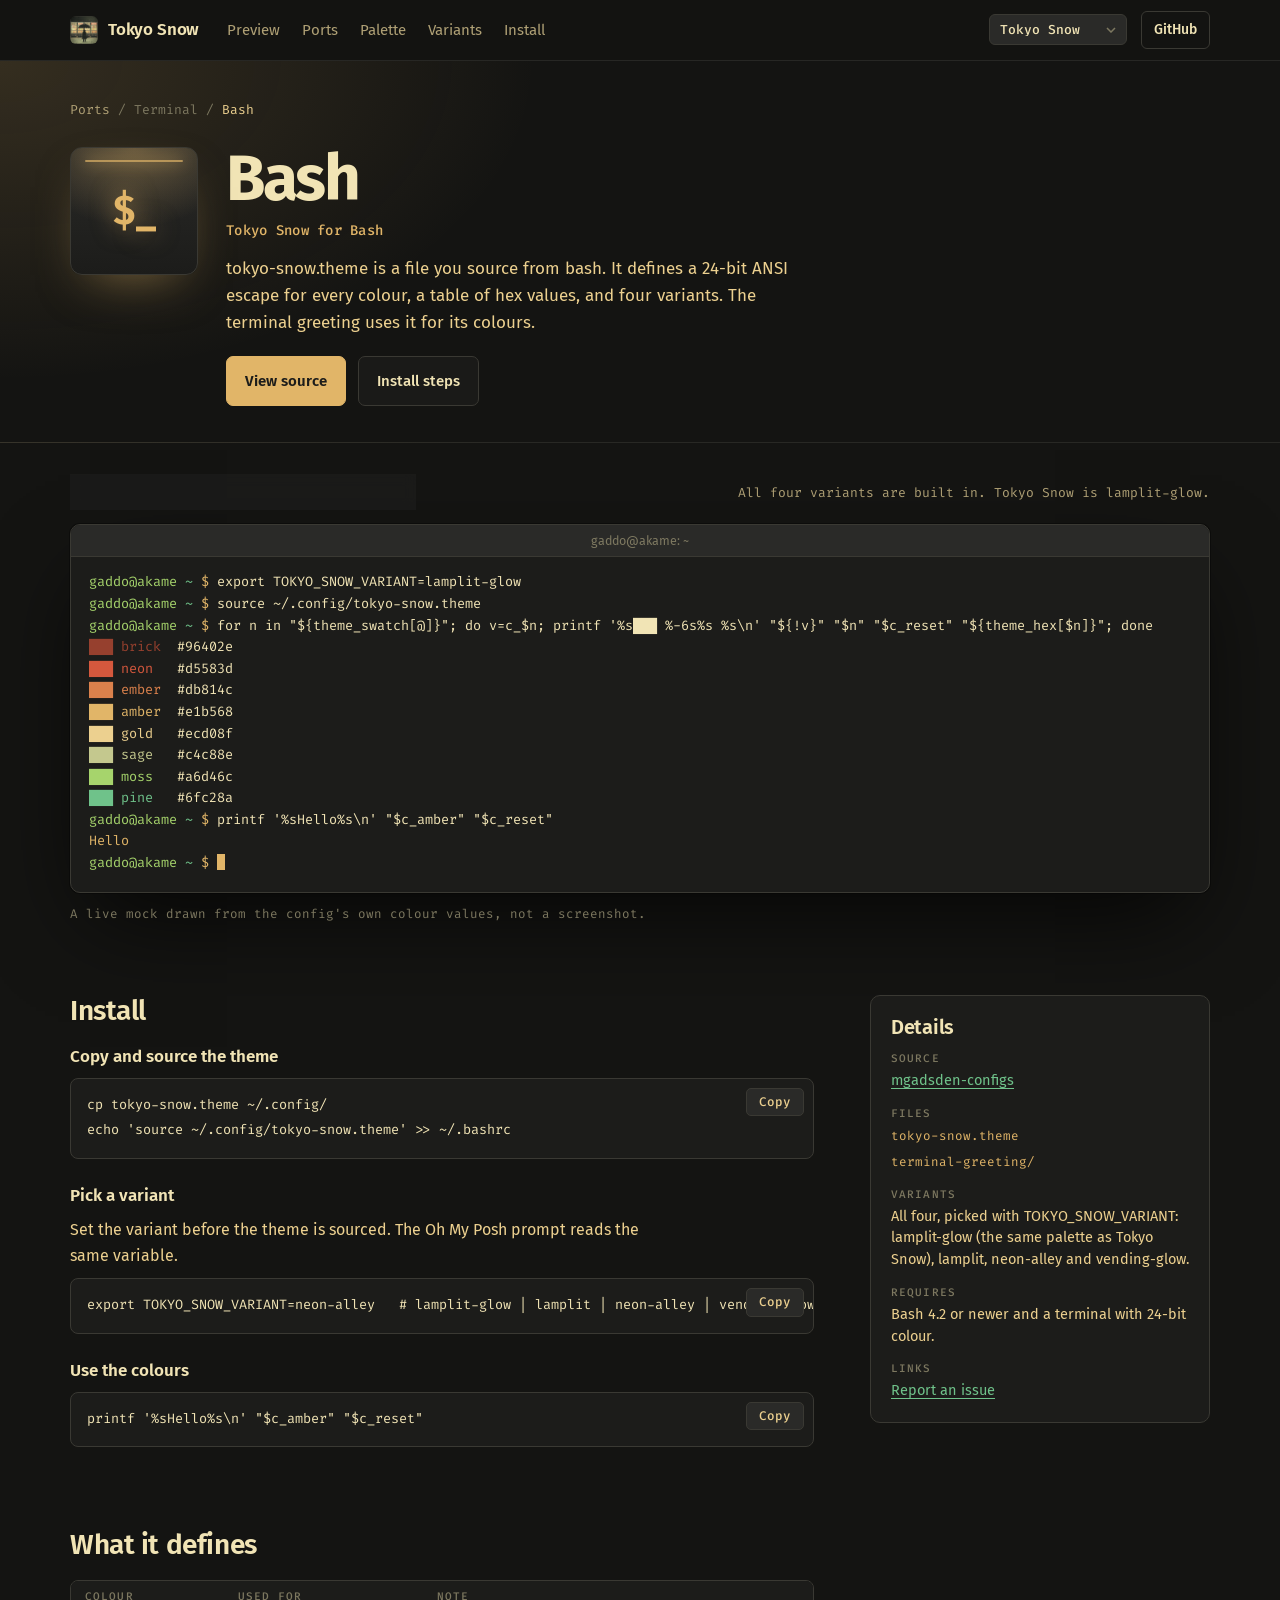
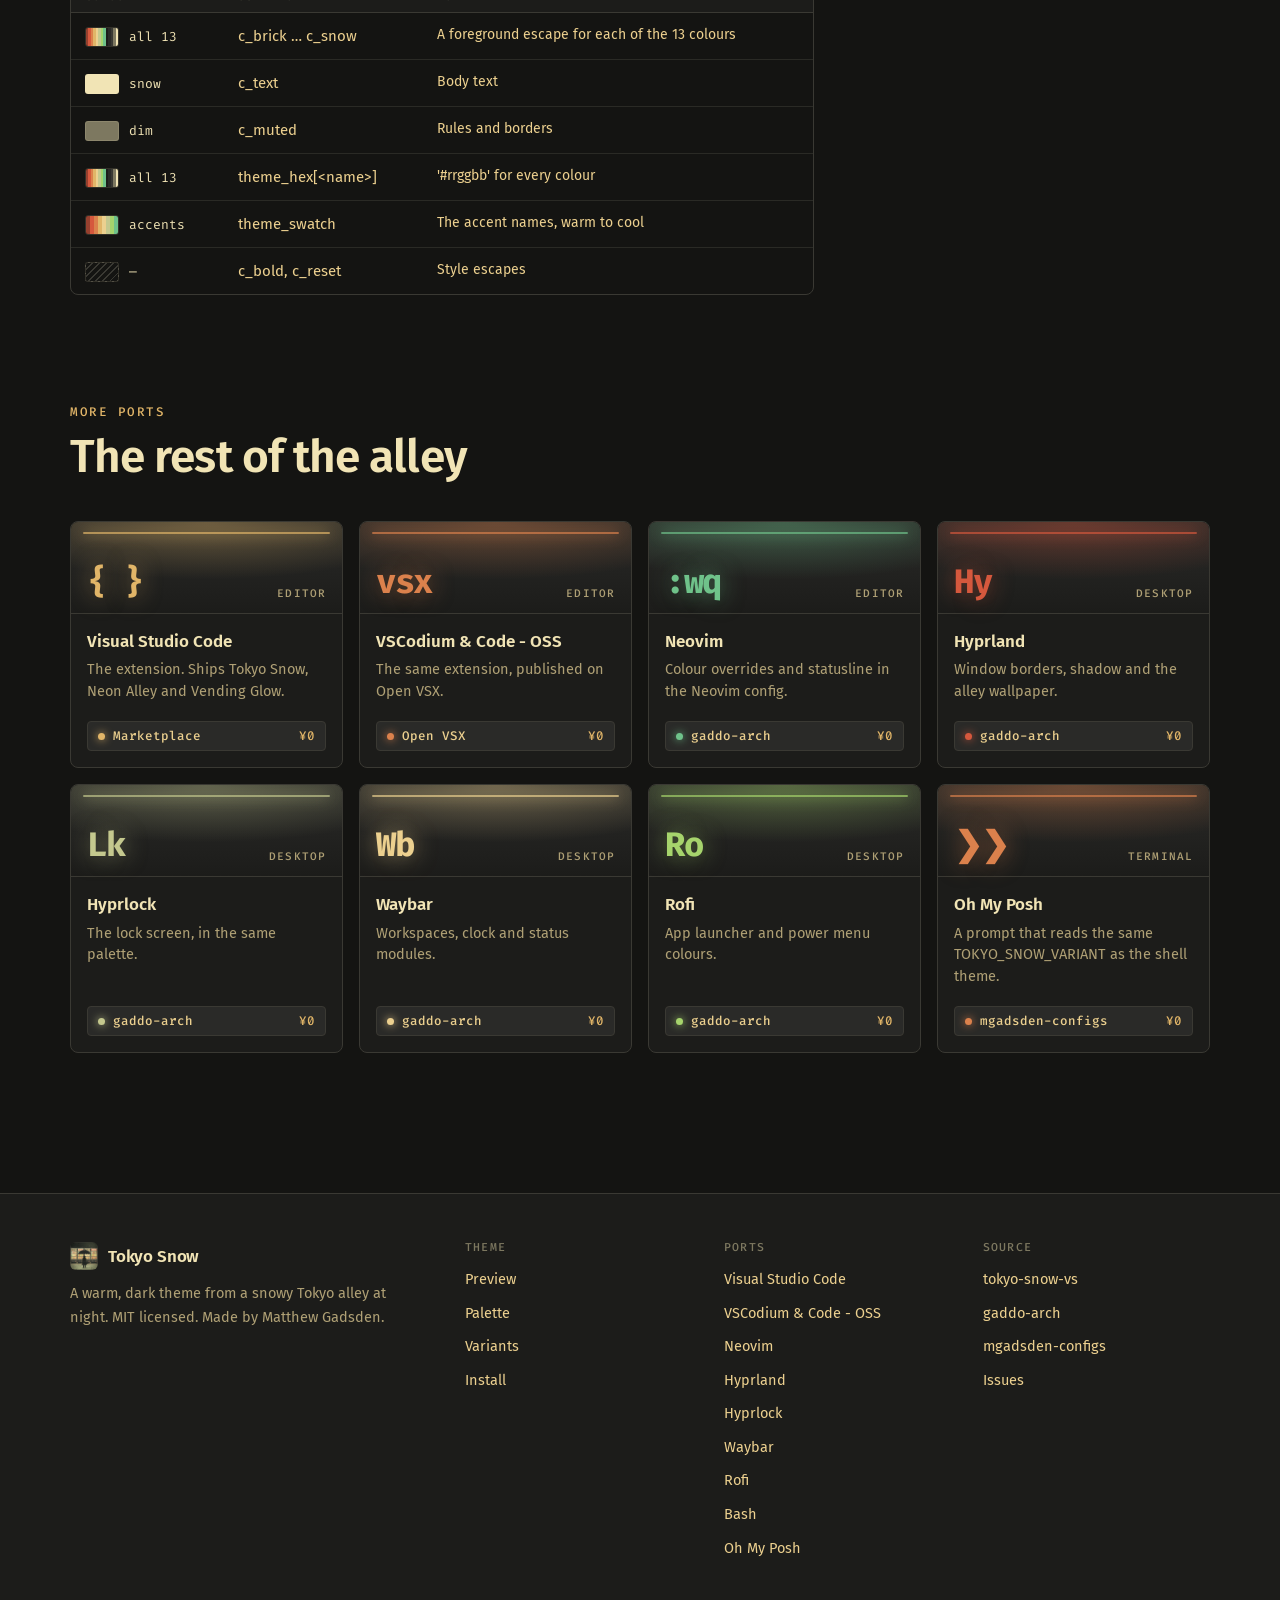
==== commit d5290818: "feat: format for cf worker, add workflow to deploy" ====
--- a/ports/bash.html
+++ b/ports/bash.html
@@ -6,6 +6,17 @@
 <title>Bash · Tokyo Snow</title>
 <meta name="description" content="Tokyo Snow for Bash: tokyo-snow.theme is a file you source from bash. It defines a 24-bit ANSI escape for every colour, a table of hex values, and four variants. The terminal greeting uses it for its colours.">
 <meta name="theme-color" content="#1c1c1a">
+<link rel="canonical" href="https://tokyo-snow.matthewgadsden.dev/ports/bash">
+<meta property="og:type" content="website">
+<meta property="og:site_name" content="Tokyo Snow">
+<meta property="og:title" content="Bash · Tokyo Snow">
+<meta property="og:description" content="Tokyo Snow for Bash: tokyo-snow.theme is a file you source from bash. It defines a 24-bit ANSI escape for every colour, a table of hex values, and four variants. The terminal greeting uses it for its colours.">
+<meta property="og:url" content="https://tokyo-snow.matthewgadsden.dev/ports/bash">
+<meta property="og:image" content="https://tokyo-snow.matthewgadsden.dev/assets/banner.jpg">
+<meta property="og:image:width" content="1920">
+<meta property="og:image:height" content="600">
+<meta property="og:image:alt" content="A snowy Tokyo alley at night, lit by vending machines">
+<meta name="twitter:card" content="summary_large_image">
 <link rel="icon" href="../assets/icon.png">
 <link rel="preconnect" href="https://fonts.googleapis.com">
 <link rel="preconnect" href="https://fonts.gstatic.com" crossorigin>
